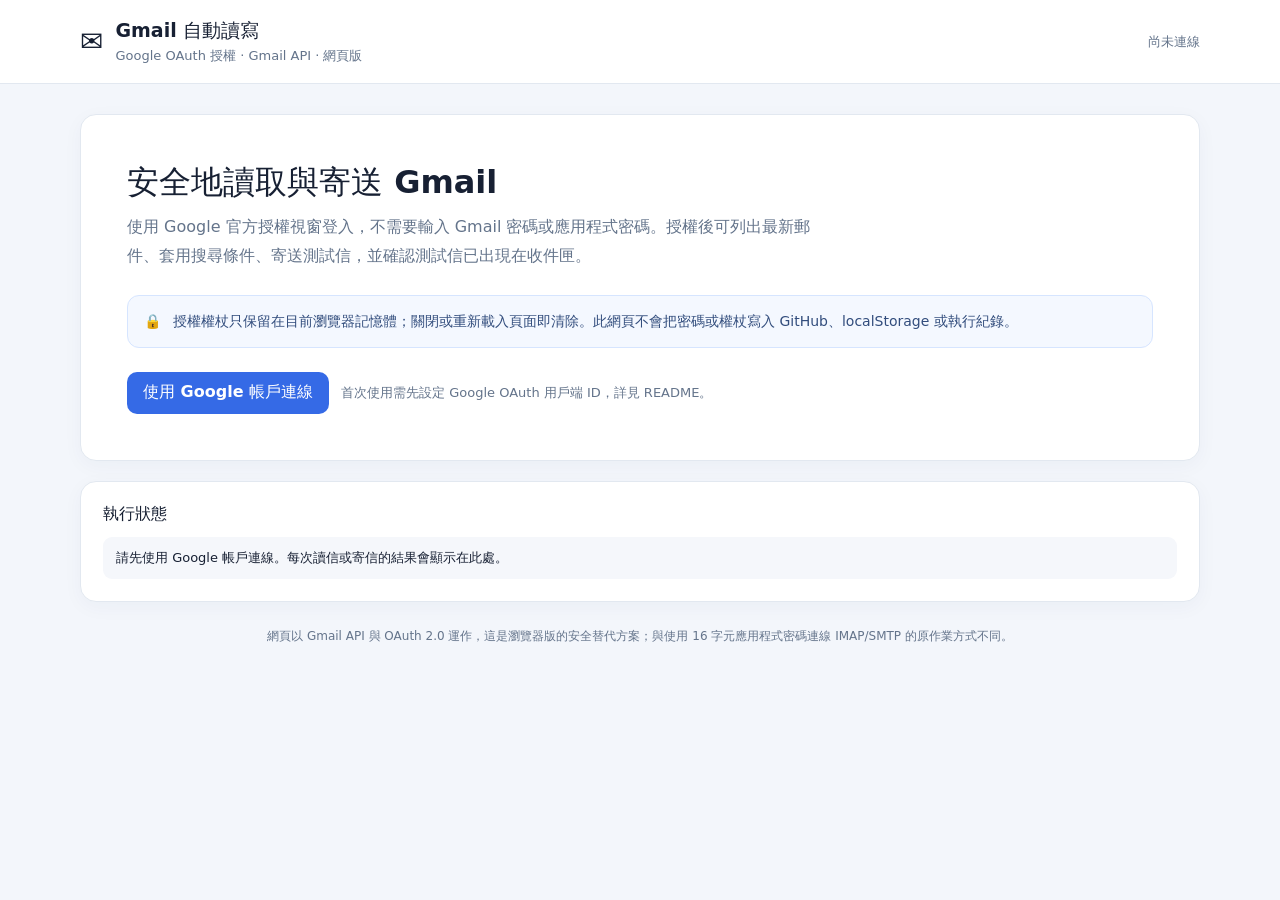
==== index.html @ 995d358d "Add Gmail OAuth web app Co-authored-by: Copilot <223556219+Copilot@users.noreply.github.com>" ====
<!doctype html>
<html lang="zh-Hant">
<head>
  <meta charset="utf-8">
  <meta name="viewport" content="width=device-width, initial-scale=1">
  <meta name="color-scheme" content="light">
  <title>Gmail 自動讀寫</title>
  <style>
    :root {
      font-family: "Segoe UI", "Noto Sans TC", system-ui, sans-serif;
      color: #172033;
      background: #f3f6fb;
      font-synthesis: none;
      text-rendering: optimizeLegibility;
      --blue: #356ae6;
      --muted: #64748b;
      --line: #e2e8f0;
      --surface: #fff;
    }

    * { box-sizing: border-box; }

    body { margin: 0; min-width: 320px; }

    button, input, textarea { font: inherit; }

    button {
      min-height: 42px;
      padding: 0 16px;
      border: 0;
      border-radius: 10px;
      color: #fff;
      background: var(--blue);
      cursor: pointer;
      font-weight: 650;
    }

    button:hover:not(:disabled) { background: #2458d2; }
    button:disabled { cursor: not-allowed; opacity: .55; }
    button.secondary { color: #273449; background: #eaf0fb; }
    button.secondary:hover:not(:disabled) { background: #dce6f7; }
    button.danger { color: #a12e38; background: #fff0f0; }
    button.danger:hover:not(:disabled) { background: #ffe2e2; }

    header {
      display: flex;
      align-items: center;
      justify-content: space-between;
      gap: 20px;
      padding: 18px max(24px, calc((100% - 1120px) / 2));
      border-bottom: 1px solid var(--line);
      background: var(--surface);
    }

    .brand { display: flex; align-items: center; gap: 12px; }
    .brand-icon { font-size: 28px; }
    .brand h1 { margin: 0; font-size: 19px; }
    .brand p { margin: 3px 0 0; color: var(--muted); font-size: 13px; }
    .header-actions { display: flex; align-items: center; gap: 12px; }
    .account { color: var(--muted); font-size: 13px; }

    main { width: min(1120px, calc(100% - 32px)); margin: 30px auto 64px; }

    .welcome, .card {
      border: 1px solid var(--line);
      border-radius: 16px;
      background: var(--surface);
      box-shadow: 0 5px 20px rgb(34 55 90 / 4%);
    }

    .welcome { padding: clamp(24px, 5vw, 46px); }
    .welcome h2 { margin: 0 0 8px; font-size: clamp(23px, 4vw, 32px); }
    .welcome > p { max-width: 690px; margin: 0; color: var(--muted); line-height: 1.8; }

    .security-note {
      display: flex;
      gap: 12px;
      align-items: flex-start;
      margin: 24px 0;
      padding: 14px 16px;
      border: 1px solid #d6e5ff;
      border-radius: 12px;
      color: #324d7d;
      background: #f4f8ff;
      font-size: 14px;
      line-height: 1.65;
    }

    .welcome-actions { display: flex; flex-wrap: wrap; align-items: center; gap: 12px; }
    .setup-hint { color: var(--muted); font-size: 13px; }

    .workspace { display: grid; grid-template-columns: minmax(0, 1.35fr) minmax(300px, .8fr); gap: 20px; margin-top: 20px; }
    .workspace[hidden] { display: none; }
    .card { padding: 22px; }
    .card h2 { margin: 0; font-size: 18px; }
    .card-heading { display: flex; align-items: center; justify-content: space-between; gap: 12px; margin-bottom: 18px; }
    .filters { display: grid; grid-template-columns: 1fr 1fr auto; gap: 10px; margin-bottom: 16px; }
    label { display: block; margin-bottom: 6px; color: #475569; font-size: 12px; font-weight: 650; }
    .field { min-width: 0; }
    input, textarea {
      width: 100%;
      border: 1px solid #cbd5e1;
      border-radius: 9px;
      color: #172033;
      background: #fff;
    }
    input { height: 41px; padding: 0 11px; }
    textarea { min-height: 105px; padding: 10px 11px; resize: vertical; }
    input:focus, textarea:focus { border-color: var(--blue); outline: 3px solid rgb(53 106 230 / 13%); }
    .filter-button { align-self: end; }

    .mail-count { color: var(--muted); font-size: 12px; }
    .mail-list { display: grid; gap: 10px; }
    .mail-item { padding: 13px; border: 1px solid var(--line); border-radius: 11px; }
    .mail-meta { display: flex; justify-content: space-between; gap: 12px; color: var(--muted); font-size: 12px; }
    .mail-from { overflow: hidden; text-overflow: ellipsis; white-space: nowrap; }
    .mail-subject { margin: 7px 0 0; font-size: 14px; font-weight: 700; overflow-wrap: anywhere; }
    .empty-state { padding: 28px 12px; color: var(--muted); text-align: center; }
    .compose { display: grid; gap: 13px; }
    .compose button { justify-self: start; }
    .compose-help { margin: -4px 0 0; color: var(--muted); font-size: 12px; line-height: 1.6; }

    .activity { margin-top: 20px; }
    .activity h2 { margin: 0 0 12px; font-size: 16px; }
    #status { display: grid; gap: 8px; }
    .status-item { padding: 11px 13px; border-radius: 9px; background: #f5f7fb; font-size: 13px; line-height: 1.55; }
    .status-item.error { color: #922b35; background: #fff1f1; }
    .status-item.success { color: #21643b; background: #effaf2; }

    footer { margin-top: 24px; color: var(--muted); font-size: 12px; line-height: 1.7; text-align: center; }

    @media (max-width: 760px) {
      header { align-items: flex-start; padding: 14px 16px; }
      .header-actions { align-items: flex-end; flex-direction: column-reverse; gap: 7px; }
      .workspace { grid-template-columns: 1fr; }
      .filters { grid-template-columns: 1fr 1fr; }
      .filter-button { grid-column: 1 / -1; }
      .card { padding: 17px; }
      .setup-hint { flex-basis: 100%; }
    }

    @media (max-width: 420px) {
      .brand p { max-width: 190px; }
      .header-actions button { padding: 0 10px; font-size: 12px; }
      .filters { grid-template-columns: 1fr; }
      .filter-button { grid-column: auto; }
    }
  </style>
  <script src="https://accounts.google.com/gsi/client" async defer></script>
</head>
<body>
  <header>
    <div class="brand">
      <span class="brand-icon" aria-hidden="true">✉️</span>
      <div>
        <h1>Gmail 自動讀寫</h1>
        <p>Google OAuth 授權 · Gmail API · 網頁版</p>
      </div>
    </div>
    <div class="header-actions">
      <span id="account" class="account">尚未連線</span>
      <button id="signOut" class="secondary" type="button" hidden>登出並撤銷授權</button>
    </div>
  </header>

  <main>
    <section class="welcome" aria-labelledby="welcomeTitle">
      <h2 id="welcomeTitle">安全地讀取與寄送 Gmail</h2>
      <p>使用 Google 官方授權視窗登入，不需要輸入 Gmail 密碼或應用程式密碼。授權後可列出最新郵件、套用搜尋條件、寄送測試信，並確認測試信已出現在收件匣。</p>
      <div class="security-note">
        <span aria-hidden="true">🔒</span>
        <span>授權權杖只保留在目前瀏覽器記憶體；關閉或重新載入頁面即清除。此網頁不會把密碼或權杖寫入 GitHub、localStorage 或執行紀錄。</span>
      </div>
      <div class="welcome-actions">
        <button id="connect" type="button">使用 Google 帳戶連線</button>
        <span class="setup-hint">首次使用需先設定 Google OAuth 用戶端 ID，詳見 README。</span>
      </div>
    </section>

    <section id="workspace" class="workspace" hidden aria-label="Gmail 工作區">
      <article class="card">
        <div class="card-heading">
          <h2>收件匣</h2>
          <span id="mailCount" class="mail-count">尚未讀取</span>
        </div>
        <div class="filters">
          <div class="field">
            <label for="subjectFilter">主旨關鍵字</label>
            <input id="subjectFilter" type="search" placeholder="例如：課程通知">
          </div>
          <div class="field">
            <label for="afterFilter">日期之後</label>
            <input id="afterFilter" type="date">
          </div>
          <button id="refresh" class="secondary filter-button" type="button">讀取最新 10 封</button>
        </div>
        <div id="mailList" class="mail-list" aria-live="polite">
          <div class="empty-state">登入後讀取收件匣。</div>
        </div>
      </article>

      <article class="card">
        <div class="card-heading">
          <h2>寄送測試信</h2>
        </div>
        <form id="compose" class="compose">
          <div class="field">
            <label for="recipient">收件者</label>
            <input id="recipient" name="recipient" type="email" autocomplete="email" required>
          </div>
          <div class="field">
            <label for="subject">主旨</label>
            <input id="subject" name="subject" type="text" maxlength="180" required>
          </div>
          <div class="field">
            <label for="body">內文</label>
            <textarea id="body" name="body" maxlength="10000" required></textarea>
          </div>
          <p class="compose-help">寄給目前登入的帳號時，會自動在收件匣搜尋這封信並顯示驗證結果。寄給其他人時只會回報 Gmail API 的寄送結果。</p>
          <button id="send" type="submit">寄出郵件</button>
        </form>
      </article>
    </section>

    <section class="card activity" aria-labelledby="activityTitle">
      <h2 id="activityTitle">執行狀態</h2>
      <div id="status" aria-live="polite">
        <div class="status-item">請先使用 Google 帳戶連線。每次讀信或寄信的結果會顯示在此處。</div>
      </div>
    </section>

    <footer>
      網頁以 Gmail API 與 OAuth 2.0 運作，這是瀏覽器版的安全替代方案；與使用 16 字元應用程式密碼連線 IMAP/SMTP 的原作業方式不同。
    </footer>
  </main>

  <script>
    "use strict";

    // Replace this with the OAuth 2.0 Web application client ID from Google Cloud.
    const GOOGLE_CLIENT_ID = "YOUR_GOOGLE_OAUTH_CLIENT_ID";
    const GMAIL_SCOPE = "https://www.googleapis.com/auth/gmail.readonly https://www.googleapis.com/auth/gmail.send";
    const API_ROOT = "https://gmail.googleapis.com/gmail/v1/users/me";
    const MAX_MESSAGES = 10;

    let tokenClient = null;
    let accessToken = null;
    let accountEmail = "";
    let operationBusy = false;

    const elements = {
      account: document.querySelector("#account"),
      connect: document.querySelector("#connect"),
      signOut: document.querySelector("#signOut"),
      workspace: document.querySelector("#workspace"),
      refresh: document.querySelector("#refresh"),
      mailCount: document.querySelector("#mailCount"),
      mailList: document.querySelector("#mailList"),
      subjectFilter: document.querySelector("#subjectFilter"),
      afterFilter: document.querySelector("#afterFilter"),
      compose: document.querySelector("#compose"),
      send: document.querySelector("#send"),
      recipient: document.querySelector("#recipient"),
      subject: document.querySelector("#subject"),
      body: document.querySelector("#body"),
      status: document.querySelector("#status"),
    };

    function report(message, kind = "info") {
      const item = document.createElement("div");
      item.className = `status-item${kind === "error" ? " error" : kind === "success" ? " success" : ""}`;
      item.textContent = `${new Date().toLocaleTimeString()}　${message}`;
      elements.status.prepend(item);
      while (elements.status.children.length > 8) {
        elements.status.lastElementChild.remove();
      }
    }

    function describeError(error) {
      const detail = error && error.message ? error.message : String(error);
      if (/401|invalid credentials|unauthenticated/i.test(detail)) {
        return "Google 授權已失效，請登出後重新連線。";
      }
      if (/403|insufficient|forbidden|permission/i.test(detail)) {
        return "Google 帳戶未授予所需 Gmail 權限，請重新連線並同意讀信及寄信權限。";
      }
      if (/failed to fetch|network|load failed/i.test(detail)) {
        return "網路連線失敗，請檢查網路後重試。";
      }
      return detail;
    }

    async function gmailRequest(path, options = {}) {
      if (!accessToken) {
        throw new Error("請先連線 Google 帳戶。");
      }
      const response = await fetch(`${API_ROOT}${path}`, {
        ...options,
        headers: {
          Authorization: `Bearer ${accessToken}`,
          ...(options.headers || {}),
        },
      });
      if (!response.ok) {
        const payload = await response.json().catch(() => ({}));
        const message = payload.error && payload.error.message
          ? payload.error.message
          : `Gmail API 回應錯誤（HTTP ${response.status}）。`;
        throw new Error(message);
      }
      if (response.status === 204) {
        return null;
      }
      return response.json();
    }

    function decodeBase64Url(value) {
      const normalized = value.replace(/-/g, "+").replace(/_/g, "/");
      const binary = atob(normalized);
      const bytes = Uint8Array.from(binary, character => character.charCodeAt(0));
      return new TextDecoder("utf-8").decode(bytes);
    }

    function getHeader(headers, name) {
      const header = (headers || []).find(item => item.name.toLowerCase() === name.toLowerCase());
      return header ? header.value : "";
    }

    function renderMessages(messages, inboxEstimate, resultSizeEstimate) {
      elements.mailList.replaceChildren();
      elements.mailCount.textContent = `收件匣約 ${inboxEstimate} 封 · 符合條件約 ${resultSizeEstimate} 封 · 顯示 ${messages.length} 封`;
      if (messages.length === 0) {
        const empty = document.createElement("div");
        empty.className = "empty-state";
        empty.textContent = "沒有符合條件的郵件。";
        elements.mailList.append(empty);
        return;
      }

      for (const message of messages) {
        const item = document.createElement("article");
        item.className = "mail-item";
        const meta = document.createElement("div");
        meta.className = "mail-meta";
        const sender = document.createElement("span");
        sender.className = "mail-from";
        sender.textContent = message.sender || "未知寄件者";
        const time = document.createElement("time");
        const parsedDate = Date.parse(message.date);
        time.textContent = Number.isNaN(parsedDate)
          ? message.date || ""
          : new Date(parsedDate).toLocaleString();
        meta.append(sender, time);
        const subject = document.createElement("p");
        subject.className = "mail-subject";
        subject.textContent = message.subject || "（無主旨）";
        item.append(meta, subject);
        elements.mailList.append(item);
      }
    }

    function buildSearchQuery() {
      const parts = ["in:inbox"];
      const subject = elements.subjectFilter.value.trim();
      const after = elements.afterFilter.value;
      if (subject) {
        parts.push(`subject:"${subject.replace(/["\\]/g, " ").trim()}"`);
      }
      if (after) {
        const [year, month, day] = after.split("-").map(Number);
        const dateValue = new Date(Date.UTC(year, month - 1, day));
        const afterEpoch = Math.floor(dateValue.getTime() / 1000);
        parts.push(`after:${afterEpoch}`);
      }
      return parts.join(" ");
    }

    async function loadMessages(query = buildSearchQuery()) {
      const [list, inbox] = await Promise.all([
        gmailRequest(`/messages?maxResults=${MAX_MESSAGES}&q=${encodeURIComponent(query)}`),
        gmailRequest("/messages?maxResults=1&q=in%3Ainbox"),
      ]);
      const messages = list.messages || [];
      const details = await Promise.all(messages.map(async message => {
        const detail = await gmailRequest(`/messages/${encodeURIComponent(message.id)}?format=metadata&metadataHeaders=From&metadataHeaders=Subject&metadataHeaders=Date`);
        return {
          id: detail.id,
          sender: getHeader(detail.payload.headers, "From"),
          subject: getHeader(detail.payload.headers, "Subject"),
          date: getHeader(detail.payload.headers, "Date"),
        };
      }));
      details.sort((first, second) => Date.parse(second.date) - Date.parse(first.date));
      renderMessages(details, inbox.resultSizeEstimate || 0, list.resultSizeEstimate || 0);
      return details;
    }

    function setBusy(busy) {
      operationBusy = busy;
      elements.refresh.disabled = busy || !accessToken;
      elements.send.disabled = busy || !accessToken;
      elements.connect.disabled = busy || Boolean(accessToken);
    }

    async function readInbox() {
      if (operationBusy || !accessToken) return;
      setBusy(true);
      try {
        const messages = await loadMessages();
        report(`讀取結果：已透過 Gmail API 讀取收件匣最新 ${messages.length} 封郵件。`, "success");
      } catch (error) {
        report(`讀取失敗：${describeError(error)}`, "error");
      } finally {
        setBusy(false);
      }
    }

    function toBase64(text) {
      const bytes = new TextEncoder().encode(text);
      let binary = "";
      for (const byte of bytes) binary += String.fromCharCode(byte);
      return btoa(binary);
    }

    function toBase64Url(text) {
      return toBase64(text).replace(/\+/g, "-").replace(/\//g, "_").replace(/=+$/g, "");
    }

    function encodeHeader(value) {
      const bytes = new TextEncoder().encode(value);
      let binary = "";
      for (const byte of bytes) binary += String.fromCharCode(byte);
      return `=?UTF-8?B?${btoa(binary)}?=`;
    }

    function createRawMessage(recipient, subject, body) {
      const safeRecipient = recipient.replace(/[\r\n]/g, "");
      const safeSubject = subject.replace(/[\r\n]/g, " ");
      const content = [
        `To: ${safeRecipient}`,
        `Subject: ${encodeHeader(safeSubject)}`,
        "MIME-Version: 1.0",
        "Content-Type: text/plain; charset=UTF-8",
        "Content-Transfer-Encoding: base64",
        "",
        toBase64(body),
      ].join("\r\n");
      return toBase64Url(content);
    }

    async function verifyMessage(subject) {
      const escaped = subject.replace(/["\\]/g, " ").trim();
      const query = `in:inbox from:me subject:"${escaped}" newer_than:2d`;
      const attempts = 5;
      for (let attempt = 0; attempt < attempts; attempt += 1) {
        const messages = await loadMessages(query);
        if (messages.some(message => message.subject === subject)) {
          return true;
        }
        if (attempt < attempts - 1) {
          await new Promise(resolve => setTimeout(resolve, 2000));
        }
      }
      return false;
    }

    async function sendMessage(event) {
      event.preventDefault();
      if (operationBusy || !accessToken) return;
      if (!elements.compose.reportValidity()) return;

      const recipient = elements.recipient.value.trim();
      const subject = elements.subject.value.trim();
      const body = elements.body.value;
      setBusy(true);
      try {
        await gmailRequest("/messages/send", {
          method: "POST",
          headers: { "Content-Type": "application/json" },
          body: JSON.stringify({ raw: createRawMessage(recipient, subject, body) }),
        });
        report(`寄送結果：Gmail API 已接受寄送至 ${recipient}，主旨「${subject}」。`, "success");

        if (recipient.toLowerCase() === accountEmail.toLowerCase()) {
          report("正在收件匣搜尋測試信，以驗證寄送結果……");
          const verified = await verifyMessage(subject);
          if (verified) {
            report("寄送後驗證成功：已在收件匣找到剛寄出的郵件。", "success");
          } else {
            report("寄送後驗證逾時：Gmail 已接受寄送，但尚未在收件匣找到該信。", "error");
          }
        } else {
          report("未執行收件匣驗證：網頁只能讀取目前登入帳號的郵件，無法確認其他收件者是否收到。");
        }
      } catch (error) {
        report(`寄送失敗：${describeError(error)}`, "error");
      } finally {
        setBusy(false);
      }
    }

    function connectGoogle() {
      if (GOOGLE_CLIENT_ID === "YOUR_GOOGLE_OAUTH_CLIENT_ID") {
        report("尚未設定 Google OAuth 用戶端 ID；請先依 README 完成 Google Cloud 設定。", "error");
        return;
      }
      if (!window.google || !window.google.accounts || !window.google.accounts.oauth2) {
        report("Google 授權程式尚未載入，請檢查網路連線後重試。", "error");
        return;
      }
      tokenClient = window.google.accounts.oauth2.initTokenClient({
        client_id: GOOGLE_CLIENT_ID,
        scope: GMAIL_SCOPE,
        callback: async response => {
          if (response.error) {
            report(`Google 授權失敗：${response.error}`, "error");
            return;
          }
          accessToken = response.access_token;
          try {
            const profile = await gmailRequest("/profile");
            accountEmail = profile.emailAddress || "";
            elements.account.textContent = accountEmail || "Google 帳戶已連線";
            elements.workspace.hidden = false;
            elements.signOut.hidden = false;
            elements.connect.hidden = true;
            elements.recipient.value = accountEmail;
            report(`Google 帳戶授權成功：${accountEmail || "已連線"}`, "success");
            await readInbox();
          } catch (error) {
            clearSession();
            report(`無法讀取帳號資訊：${describeError(error)}`, "error");
          }
        },
        error_callback: error => report(`無法開啟 Google 授權視窗：${error.type}`, "error"),
      });
      tokenClient.requestAccessToken({ prompt: "consent" });
    }

    function clearSession() {
      accessToken = null;
      accountEmail = "";
      elements.account.textContent = "尚未連線";
      elements.workspace.hidden = true;
      elements.signOut.hidden = true;
      elements.connect.hidden = false;
      elements.mailList.replaceChildren();
      elements.mailCount.textContent = "尚未讀取";
      const empty = document.createElement("div");
      empty.className = "empty-state";
      empty.textContent = "登入後讀取收件匣。";
      elements.mailList.append(empty);
      setBusy(false);
    }

    function disconnectGoogle() {
      if (accessToken && window.google && window.google.accounts) {
        window.google.accounts.oauth2.revoke(accessToken, () => {
          report("已撤銷 Google 授權並清除本頁工作階段。");
        });
      }
      clearSession();
    }

    elements.connect.addEventListener("click", connectGoogle);
    elements.signOut.addEventListener("click", disconnectGoogle);
    elements.refresh.addEventListener("click", readInbox);
    elements.compose.addEventListener("submit", sendMessage);
  </script>
</body>
</html>
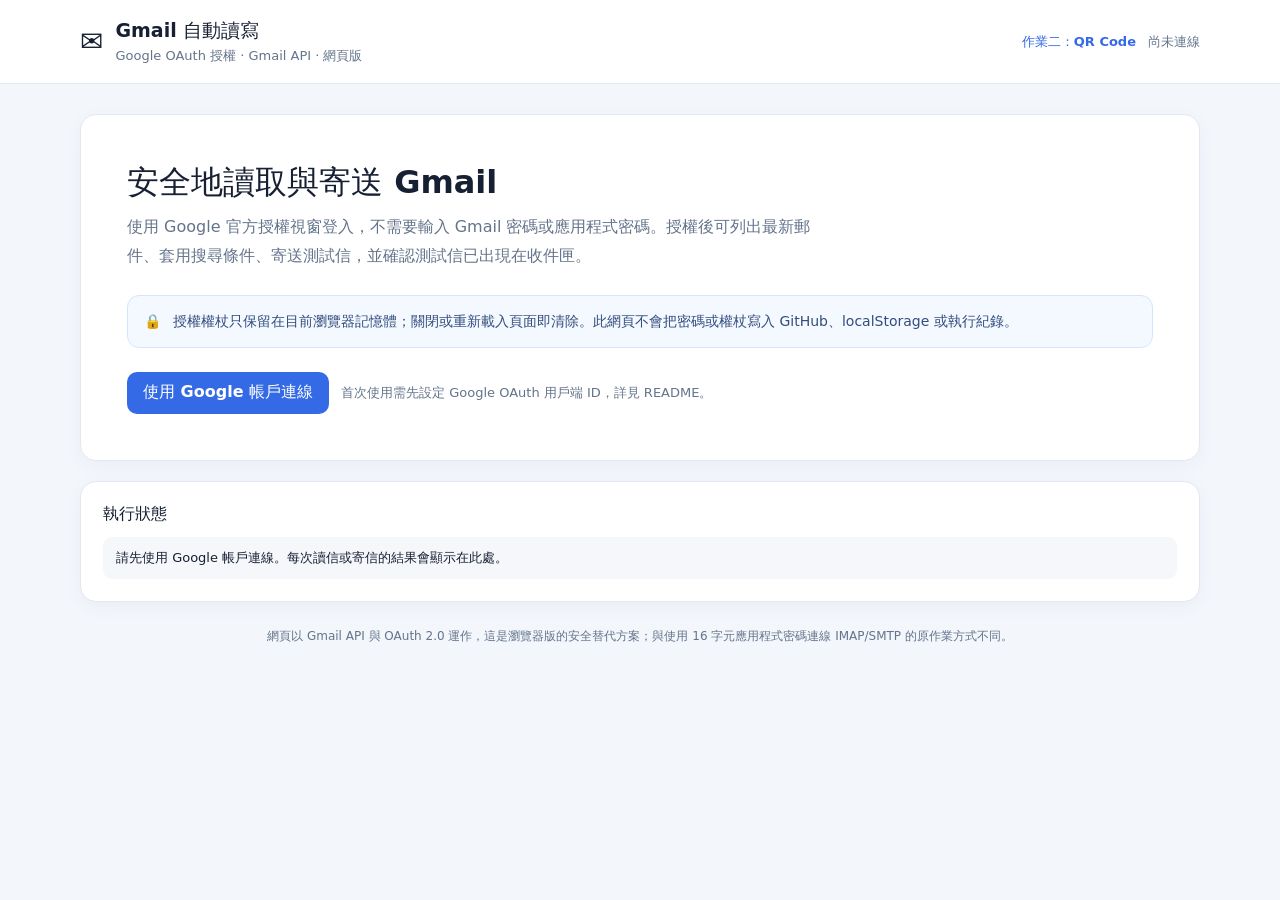
==== commit 461dcdc2: "Add QR Code assignment as separate page Co-authored-by: Copilot <223556219+Copilot@users.noreply.git" ====
--- a/index.html
+++ b/index.html
@@ -58,6 +58,8 @@
     .brand p { margin: 3px 0 0; color: var(--muted); font-size: 13px; }
     .header-actions { display: flex; align-items: center; gap: 12px; }
     .account { color: var(--muted); font-size: 13px; }
+    .assignment-link { color: var(--blue); font-size: 13px; font-weight: 650; text-decoration: none; }
+    .assignment-link:hover { text-decoration: underline; }
 
     main { width: min(1120px, calc(100% - 32px)); margin: 30px auto 64px; }
 
@@ -158,6 +160,7 @@
       </div>
     </div>
     <div class="header-actions">
+      <a class="assignment-link" href="./qrcode/">作業二：QR Code</a>
       <span id="account" class="account">尚未連線</span>
       <button id="signOut" class="secondary" type="button" hidden>登出並撤銷授權</button>
     </div>
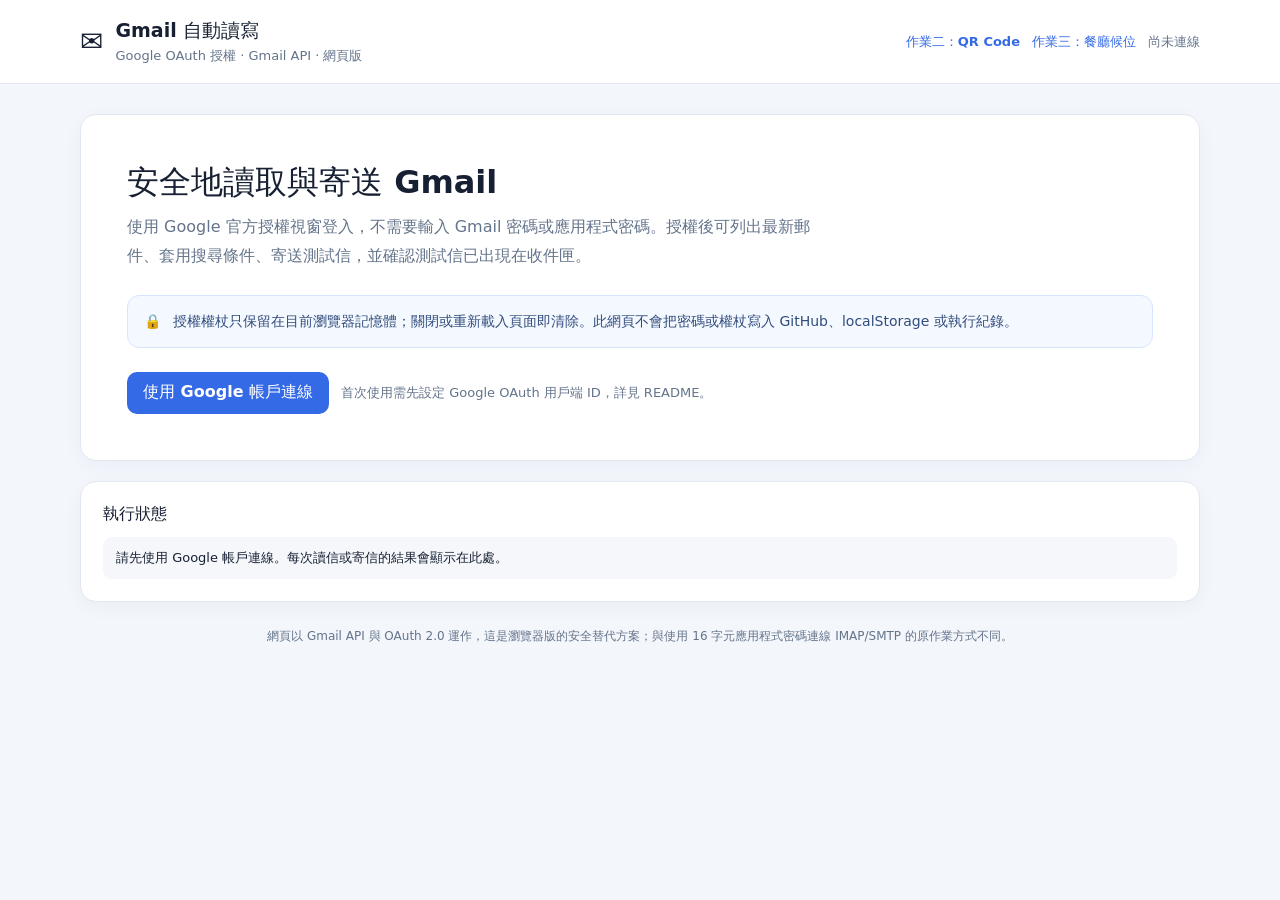
==== commit 680c3f88: "Add restaurant waitlist assignment Add customer and staff pages with a browser demo queue, Google Ap" ====
--- a/index.html
+++ b/index.html
@@ -161,6 +161,7 @@
     </div>
     <div class="header-actions">
       <a class="assignment-link" href="./qrcode/">作業二：QR Code</a>
+      <a class="assignment-link" href="./waitlist/">作業三：餐廳候位</a>
       <span id="account" class="account">尚未連線</span>
       <button id="signOut" class="secondary" type="button" hidden>登出並撤銷授權</button>
     </div>
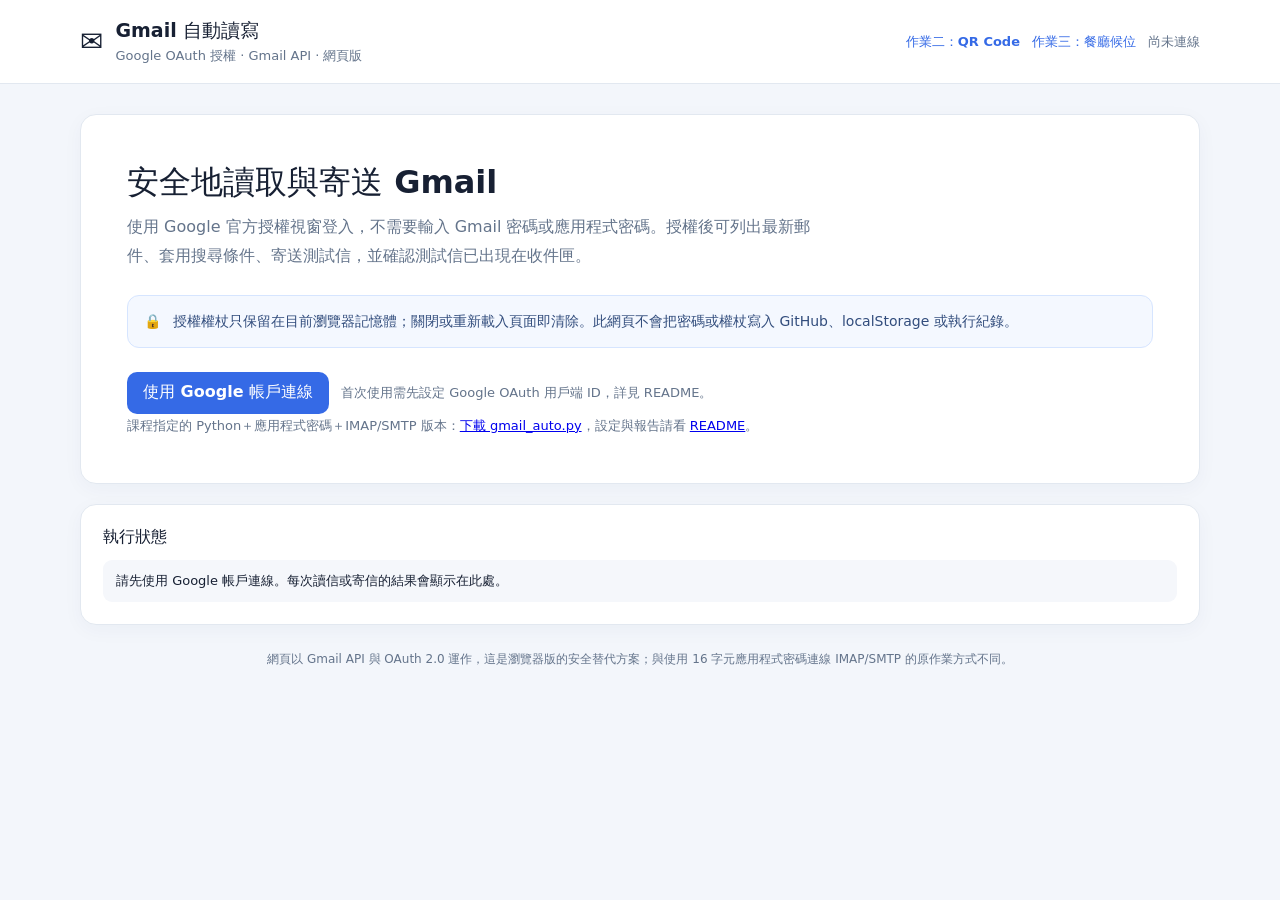
==== commit 14e6864f: "Add Python Gmail IMAP SMTP assignment Implement the assignment's app-password-based Gmail reader and" ====
--- a/index.html
+++ b/index.html
@@ -179,6 +179,7 @@
         <button id="connect" type="button">使用 Google 帳戶連線</button>
         <span class="setup-hint">首次使用需先設定 Google OAuth 用戶端 ID，詳見 README。</span>
       </div>
+      <p class="setup-hint">課程指定的 Python＋應用程式密碼＋IMAP/SMTP 版本：<a href="./gmail_auto.py">下載 gmail_auto.py</a>，設定與報告請看 <a href="./README.md">README</a>。</p>
     </section>
 
     <section id="workspace" class="workspace" hidden aria-label="Gmail 工作區">
